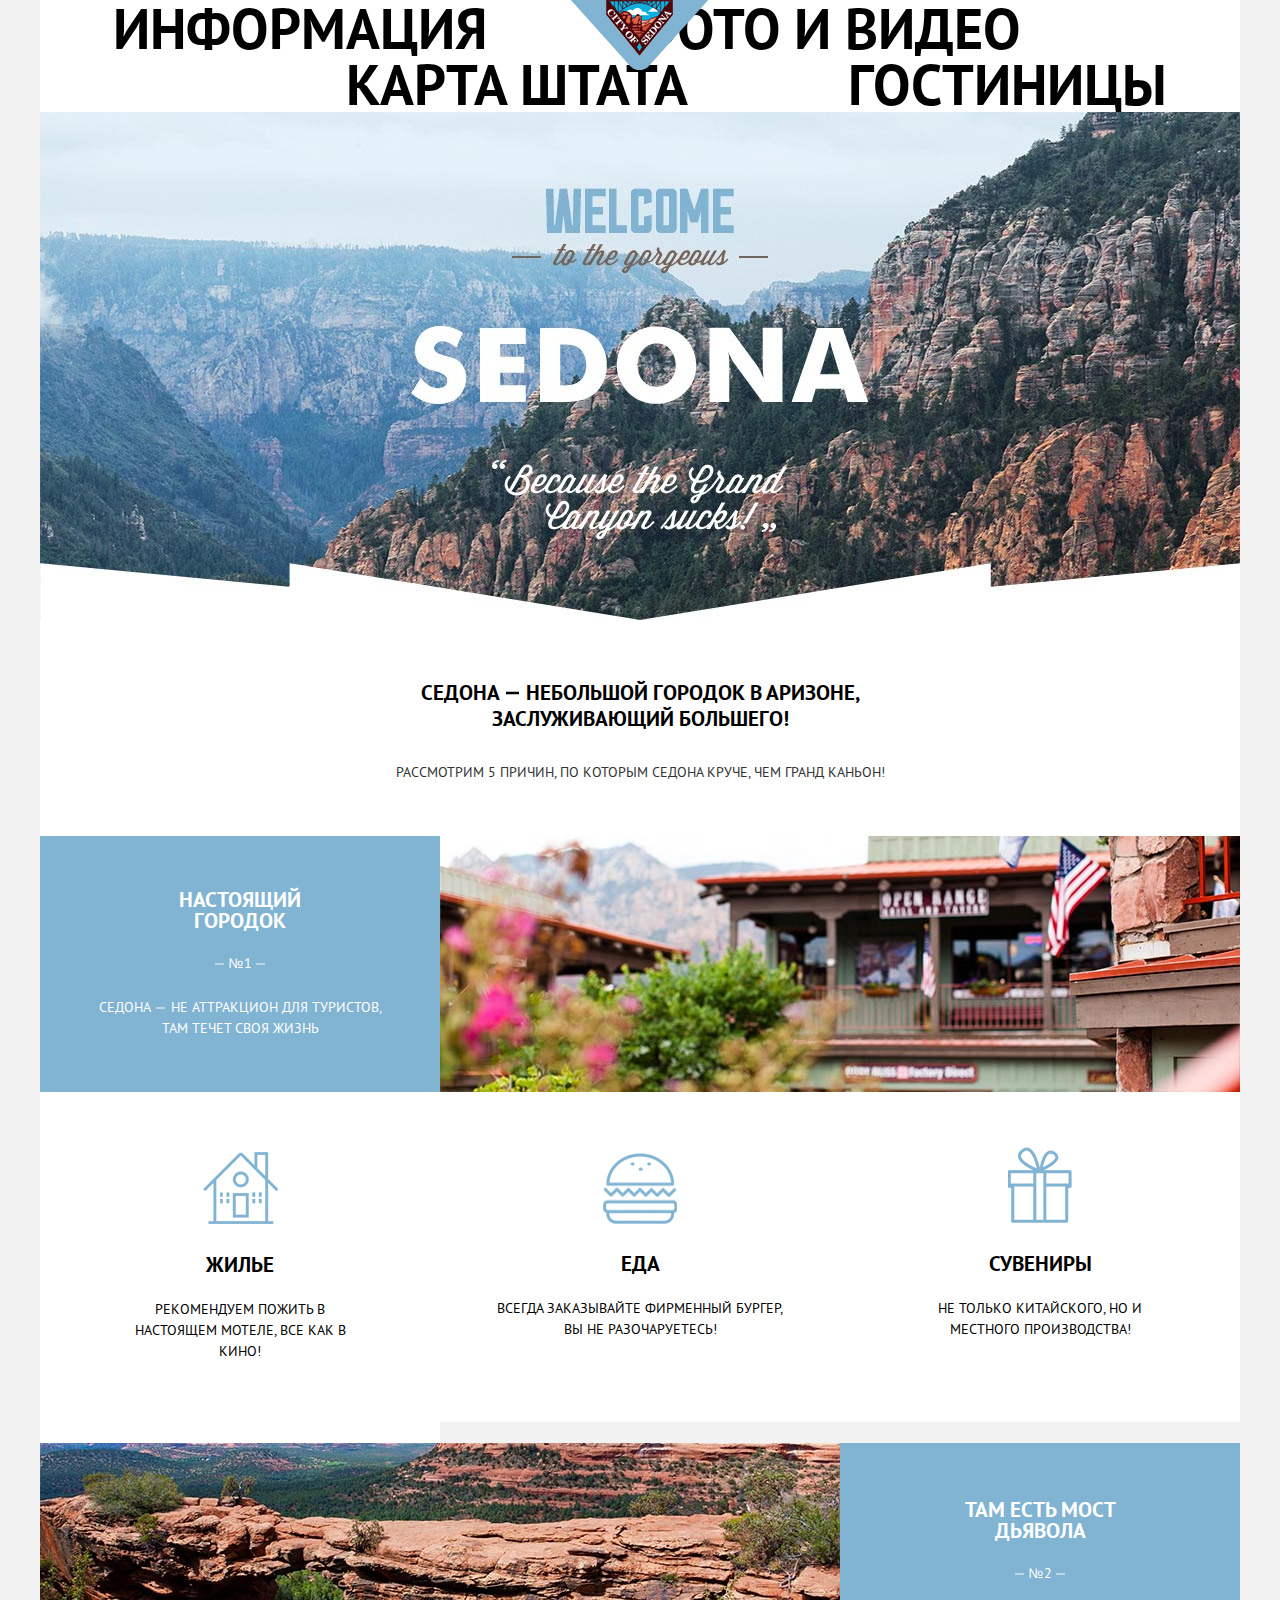
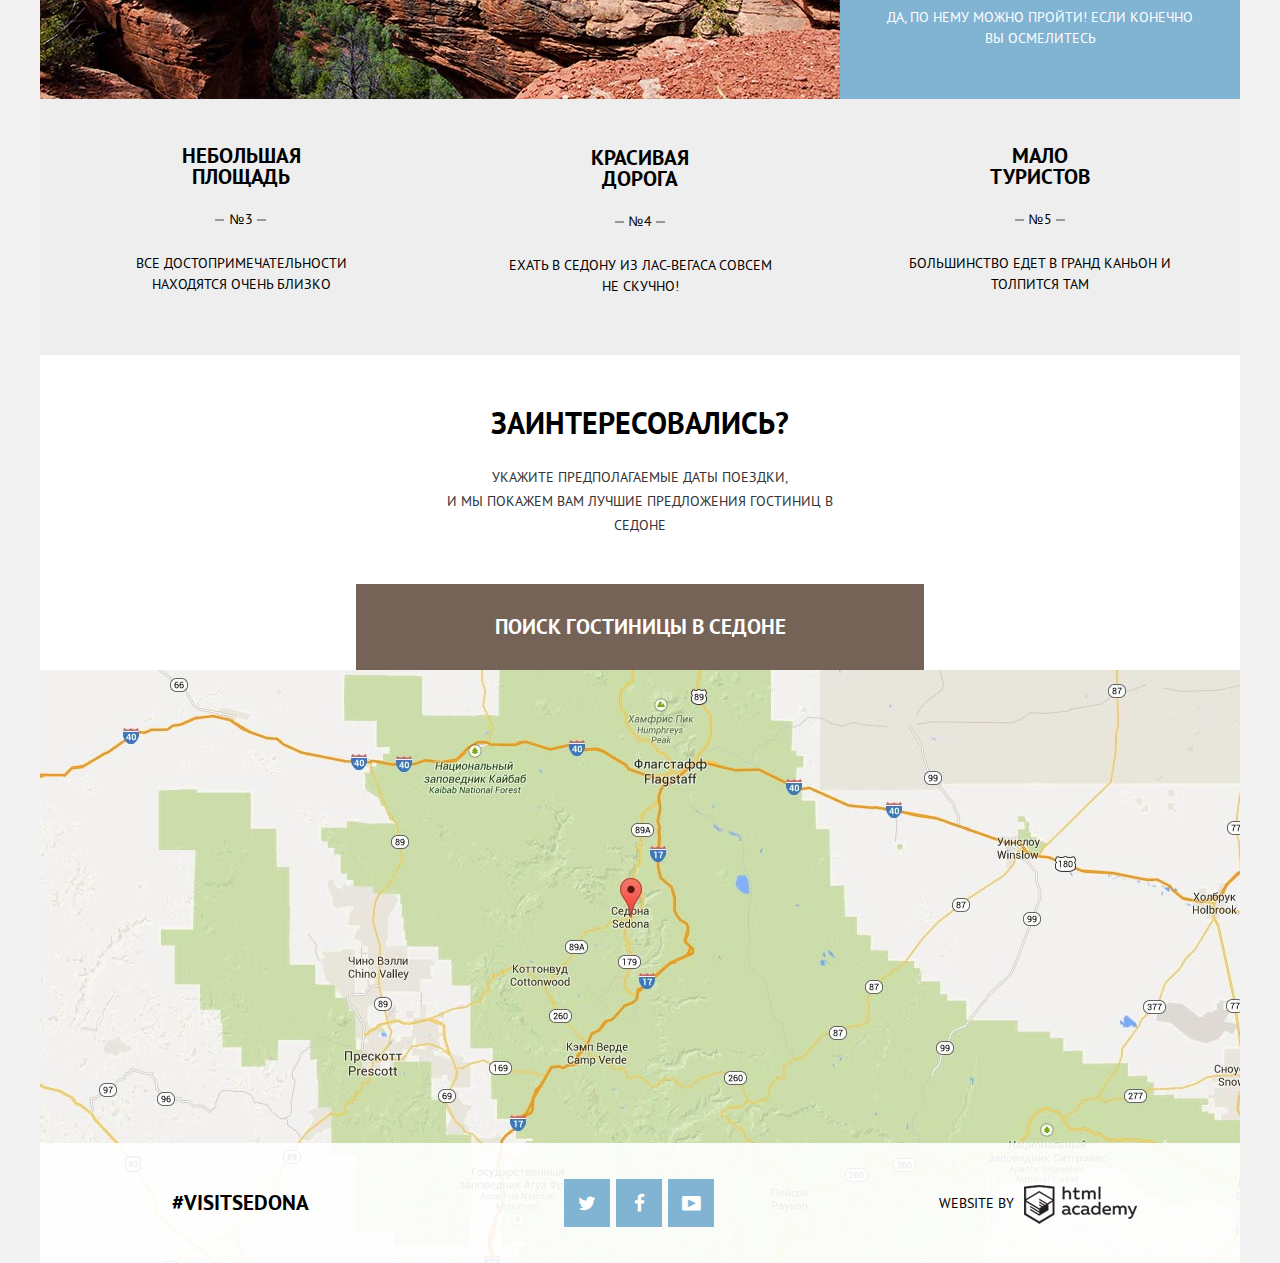
==== index.html @ 1759d276 "BEHOLD!" ====
<!DOCTYPE html>
<html lang="en">
<head>
	<meta charset="UTF-8">
	<title>Document</title>
	<link rel="stylesheet" href="css/normalize.css">
	<link rel="stylesheet" href="css/style.css">
</head>
<body>
	<header class="main-header">
		<div class="page-wraper clearfix">
			<nav class="main-navigation">
				<ul>
					<li><a href="#">Информация</a></li>
					<li><a href="#">Фото и видео</a></li>
					<li class="menu-logo"><a href="index.html"><img src="img/menu-logo.png" alt="Sedona" width="138" height="70"></a></li>
					<li><a href="sedona-hotels.html">гостиницы</a></li>
					<li><a href="#">карта штата</a></li>
				</ul>
			</nav>
		</div>
	</header>
	<main>
		<div class="page-wraper clearfix" >
			<div class="promo-image">
				<img src="img/intro.jpg" alt="SEDONA" width="1200" height="508">
			</div>
			<div class="promo-text">
				<b>седона <span class="sedona-narrow"></span> небольшой городок в аризоне,<br> заслуживающий большего!</b>
				<p>рассмотрим 5 причин, по которым седона круче, чем гранд каньон!</p>
			</div>
			<div class="facts-line clearfix">
				<div class="fact-block city fact-lightblue">
					<div class="fact-title"> Настоящий городок</div>
					<div class="fact-number">№1</div>
					<div class="fact-text">седона <span class="sedona-narrow"></span> не аттракцион для туристов, там течет своя жизнь</div>
				</div>
				<div class="facts-image city-image">
					<!-- background - image-block -->
				</div>
			</div>
			<div class="features clearfix">
				<div class="features-item live-item">
					<div class="live-img">
						<img src="img/house.png" alt="" width="75" height="72">
					</div>
					<div class="feature-title">
						Жилье
					</div>
					<div class="live-text">
						Рекомендуем пожить в настоящем мотеле, все как в кино!
					</div>
				</div>
				<div class="features-item food-item">
					<div class="food-img">
						<img src="img/gamburger.png" alt="" width="74" height="71">
					</div>
					<div class="feature-title">
						Еда
					</div>
					<div class="food-text">
						Всегда заказывайте фирменный бургер, вы не разочаруетесь!
					</div>
				</div>
				<div class="features-item present-item">
					<div class="present-img">
						<img src="img/present.png" alt="" width="64" height="76">
					</div>
					<div class="feature-title">
						Сувениры
					</div>
					<div class="present-text">
						Не только китайского, но и местного производства!
					</div>
				</div>
			</div>
			<div class="facts-line clearfix">
				<div class="fact-block bridge fact-lightblue">
					<div class="fact-title">Там есть мост дьявола</div>
					<div class="fact-number">№2</div>
					<div class="fact-text">Да, по нему можно пройти! Если конечно вы осмелитесь</div>
				</div>
				<div class="facts-image bridge-image">
					<!-- background - image-block -->
				</div>
			</div>
			<div class="facts-line clearfix">
				<div class="fact-block square fact-gray">
					<div class="fact-title">Небольшая площадь</div>
					<div class="fact-number">№3</div>
					<div class="fact-text">Все достопримечательности находятся очень близко</div>
				</div>
				<div class="fact-block road fact-gray">
					<div class="fact-title">Красивая дорога</div>
					<div class="fact-number">№4</div>
					<div class="fact-text">Ехать в седону из лас-вегаса совсем не скучно!</div>
				</div>
				<div class="fact-block tourist fact-gray">
					<div class="fact-title">Мало туристов</div>
					<div class="fact-number">№5</div>
					<div class="fact-text">Большинство едет в гранд каньон и толпится там</div>
				</div>
			</div>
			<div class="form-caller">
				<div class="caller-title">Заинтересовались?</div>
				<div class="caller-instructions">
					Укажите предполагаемые даты поездки,<br>и мы покажем вам лучшие предложения гостиниц в седоне
				</div>
				<a href="#" class="caller-btn" id="caller-btn">поиск гостиницы в седоне</a>
				<div class="search-form show-hide" id="search-form">
					<form>
						<div class="labels">
						<ul>
							<li>
								<label for="datein">дата заезда:</label>
							</li>
							<li>
								<label for="dateout">дата выезда:</label>
							</li>
							<li>
								<label for="adult">взрослые:</label>
							</li>
						</ul>
						</div>
						<div class="input-block">
							<div class="input-in">
								<input type="text" class="date-input" id="datein" placeholder="24 апреля 2016">
							</div>
							<div class="input-out">
								<input type="text" class="date-input" id="dateout" placeholder="4 июля 2016">
							</div>
							<div class="input-adult icon-minus">
								<input type="text" class="number-input" id="adult" placeholder="2">
							</div>
							<label for="kids">дети:</label>
							<div class="input-kids icon-minus">
								<input type="text" class="number-input" id="kids" placeholder="0">
							</div>
						</div>
						<input type="submit" value="найти" class="search-btn">
					</form>
				</div>
			</div>
		</div>
	</main>
	<footer class="main-footer">
		<div class="footer-wraper">
			<!-- interactive google map or background-image idk, but now it will be bg-img -->
			<div class="footer-block clearfix">
				<section class="page-tag">
					#visitsedona
				</section>
				<section class="footer-social">
					<a href="#" class="social-btn social-tw"><span class="icon-twitter"></span></a>
					<a href="#" class="social-btn social-fc"><span class="icon-facebook"></span></a>
					<a href="#" class="social-btn social-yt"><span class="icon-youtube"></span></a>
				</section>
				<section class="footer-copyright">
					Website By
					<a href="#">
						<div class="academy-logo"></div>
					</a>
				</section>
			</div>
		</div>
	</footer>	
	<script src="js/javascript.js"></script>
</body>
</html>
---- css/style.css ----
@font-face {
    font-family: "PT Sans";
    src: url("../fonts/PT Sans/ptsans.woff");
    font-weight: 400;
  }
@font-face {
  font-family: "PT Sans";
  src: url('../fonts/PT Sans/ptsansbold.woff');
  font-weight: 700;
}
/*symbols-sedona*/
@font-face {
  font-weight: normal;
  font-style: normal;

  font-family: "symbols-sedona";
  src: url("../fonts/symbols-sedona.woff") format("woff"),
       url("../fonts/symbols-sedona.woff2") format("woff2");
}

[class^="icon-"]::before,
[class*=" icon-"]::before {
  display: inline-block;
  width: 1em;
  margin-right: 0.2em;
  margin-left: 0.2em;

  font-weight: normal;
  line-height: 1em;
  font-family: "symbols-sedona";
  text-align: center;
  text-transform: none;
  text-decoration: inherit;
  font-style: normal;
  font-variant: normal;

  speak: none;
}
[class^="icon-"]::after,
[class*=" icon-"]::after {
  display: inline-block;
  width: 1em;
  margin-right: 0.2em;
  margin-left: 0.2em;

  font-weight: normal;
  line-height: 1em;
  font-family: "symbols-sedona";
  text-align: center;
  text-transform: none;
  text-decoration: inherit;
  font-style: normal;
  font-variant: normal;

  speak: none;
}
.icon-facebook::before { content: "\66"; } /* "f" */
.icon-twitter::before { content: "\74"; } /* "t" */
.icon-up-dir::before { content: "\25b2"; } /* "▲" */
.icon-down-dir::before { content: "\25bc"; } /* "▼" */
.icon-star::before { content: "\2605"; } /* "★" */
.icon-check-off::before { content: "\2610"; } /* "☐" */
.icon-check-on::before { content: "\2611"; } /* "☑" */
.icon-calendar::before { content: "\e800"; } /* "" */
.icon-plus::before { content: "\e801"; } /* "" */
.icon-minus::before { content: "\e802"; } /* "" */
.icon-youtube::before { content: "\f39e"; } /* "" */
/* elements-style */
body {
  font-size: 14px;
  line-height: 24px;
  font-family: "PT Sans", "Arial", sans-serif;
  text-transform: uppercase;
  color: #000000;
  background: #f2f2f2;
}
b {
	font-size: 21px;
	line-height: 26px;
	font-weight: normal;
}
.clearfix::after {
	content: '';
	display: table;
	clear: both;
}
.page-wraper {
	width: 1200px;
	margin: 0 auto;
}

/* header */
.main-header {
	width: 1200px;
	margin: 0 auto;
	background: #ffffff;
}
.main-navigation ul {
	margin: 0;
	padding: 0 73px;
	font-size: 0;
	list-style: none;
}
.main-navigation li {
	display: inline-block;
}
.main-navigation a {
	display: block;
	padding: 14.5px 0px;
	font-size: 14px;
	line-height: 27px;
	font-weight: bold;
	text-decoration: none;
	color: #000000;
	font-size-adjust: 2;
}
.main-navigation li:nth-child(1),
.main-navigation li:nth-child(2) {
	float: left;
}
.main-navigation li:nth-child(2) a {
	padding-left: 145px;
}
.main-navigation li:nth-child(4) a {
	padding-left: 160px;
}
.main-navigation li:nth-child(5),
.main-navigation li:nth-child(4) {
	float: right;
}
.menu-logo a {
	padding: 0 0;
}
.menu-logo  {
	position: absolute;
	left: 50%;
	-webkit-transform: translateX(-50%);
	transform: translateX(-50%);
}
.main-navigation a:hover {
	color: #81b3d2;
}
.main-navigation a:focus {
	color: #c1c1c1; 
}
.menu-active a {
	color: #766357;
}
.menu-active a:hover {
	color: #604e43;
}
.menu-active a:focus {
	color: #f2f2f2;
}
/*promo*/
.promo-image {
	width: 1200px;
	margin: 0 auto;
	height: 508px;
}
.promo-text {
	padding-top: 60px;
	padding-bottom: 38px;
	font-weight: normal;
	text-align: center;
	background: #ffffff;
}
.promo-text b {
	display: block;
	margin-bottom: 28px;
	font-weight: bold;
}
.promo-text p {
	color: #333333;
}
.sedona-narrow {
	position: relative;
	bottom: 5px;
	display: inline-block;
	width: 13px;
	height: 2px;
	margin: 0 2px;
	background: #000000;
	border-top: 1px solid #bbbbbb;
	border-bottom: 1px solid #bbbbbb;
}
.fact-block .sedona-narrow {
	bottom: 3px;
	width: 9px;
	height: 2px;
	background: #bcd6e7;
	border: none;
}
.fact-block {
	float: left;
	line-height: 21px;
	text-align: center;
}
.city {
	width: 290px;
	padding: 53px 55px;
}
.fact-lightblue {
	color: #ffffff;
	background: #81b3d2;
}
.fact-gray {
	color: #000000;
	background: #eeeeee;
}
.fact-title {
	width: 50%;
	margin: 0 auto;
	margin-bottom: 22px;
	font-size: 21px;
	font-weight: bold;
}
.fact-number {
	position: relative;
	margin-bottom: 23px;
	font-weight: normal;
}
.fact-number::before {
	content: '';
	position: absolute;
	left: 120px;
	top: 10px;
	display: inline-block;
	width: 9px;
	height: 2px;
	background: #bcd6e7;
}
.fact-number::after {
	content: '';
	position: absolute;
	right: 120px;
	top: 10px;
	display: inline-block;
	width: 9px;
	height: 2px;
	background: #bcd6e7;
}
.fact-text {
	font-weight: normal;
}
.city-image {
	float: right;
	width: 800px;
	min-height: 256px;
	background: url('../img/long-image_1.jpg');
}
/* features */
.features {
	width: 1200px;
	margin: 0 auto;
}
.feature-title {
	margin-bottom: 24px;
	font-size: 21px;
	line-height: 21px;
	font-weight: bold;
	text-align: center;
}
.features-item {
	float: left;
	background: #ffffff;
}
.live-item {
	width: 254px;
	padding: 60px 73px 81px 73px;
}
.live-img {
	width: 75px;
	height: 72px;
	margin: 0 auto;
	margin-bottom: 30px;
}
.live-text {
	font-size: 14px;
	line-height: 21px;
	text-align: center;
}
.food-item {
	width: 288px;
	padding: 61px 56px 82px 56px;
}
.food-img {
	width: 74px;
	height: 70px;
	margin: 0 auto;
	margin-bottom: 30px;
}
.food-text {
	font-size: 14px;
	line-height: 21px;
	text-align: center;
}
.present-item {
	width: 276px;
	padding: 55px 62px 82px 62px;
}
.present-img {
	width: 64px;
	height: 76px;
	margin: 0 auto;
	margin-bottom: 30px;
}
.present-text {
	font-size: 14px;
	line-height: 21px;
	text-align: center;
}
.bridge {
	float: right;
	width: 308px;
	padding: 56px 46px 50px 46px;
}
.bridge-image {
	float: left;
	width: 800px;
	min-height: 256px;
	background: url('../img/long-image_2.jpg');
}
.bridge .fact-title {
	width: 152px;
	margin: 0 auto;
	margin-bottom: 22px;
}
.bridge .fact-number::before {
	left: 129px;
}
.bridge .fact-number::after {
	right: 129px;
}
.square {
	width: 212px;
	padding: 46px 93px 60px 95px;
}
.square .fact-title {
	width: 130px;
}
.road {
	width: 270px;
	padding: 48px 65px 58px 65px;
}
.road .fact-text {
	width: ;
}
.tourist {
	width: 270px;
	padding: 46px 65px 60px 65px;
}
.fact-gray .fact-number::before,
.fact-gray .fact-number::after {
	background: #979797;
}
.square .fact-number::before {
	left: 80px ;
}
.square .fact-number::after {
	right: 81px ;
}
.road .fact-number::before {
	left: 110px;
}
.road .fact-number::after {
	right: 110px;
}
.tourist .fact-number::before {
	left: 110px;
}
.tourist .fact-number::after {
	right: 110px;
}
.form-caller {
	position: relative;
	padding: 53px 0 0 0 ;
	background: #ffffff;
}
.caller-title {
	text-align: center;
	margin-bottom: 27px;
	font-size: 30px;
	line-height: 30px;
	font-weight: bold;
}
.caller-instructions {
	width: 440px;
	margin: 0 auto;
	margin-bottom: 47px;
	font-size: 14px;
	line-height: 24px;
	text-align: center;
	color: #333333;
}
.caller-btn {
	position: relative;
	z-index: 3;
	display: block;
	width: 568px;
	padding-top: 30px;
	padding-bottom: 30px;
	margin: 0 auto;
	font-size: 21px;
	line-height: 26px;
	font-weight: bold;
	text-align: center;
	text-decoration: none;
	color: #ffffff;
	background: #766357;
}
.caller-btn:hover {
	background: #604e43;
}
.caller-btn:focus {
	color: rgba(255, 255, 255, 0.3);
	background: #503e33;
}
.search-form {
	position: absolute;
	left: 50%;
	z-index: 2;
	width: 460px;
	padding: 55px 54px 55px 54px;
	background: #ffffff;
	-webkit-transform: translateX(-50%);
    transform: translateX(-50%);
}
.labels {
	display: inline-block;
	width: 110px;
	vertical-align: top;
}
.search-form label {
	font-size: 14px;
	line-height: 26px;
	font-weight: bold;
}
.labels ul {
	padding: 0 0;
	margin: 0 0;
	margin-top: 5px;
	list-style: none;
}
.labels li {
	margin-bottom: 43px;
}
.input-block {
	display: inline-block;
}
.date-input {
	display: block;
	width: 334px;
	margin-bottom: 29px;
	padding-left: 12px;
	line-height: 36px;
	font-weight: bold;
	text-transform: uppercase;
	color: #000000;
	background: #f2f2f2;
	border: none;
	outline: none;
}
.input-out {
	margin-bottom: 30px;
}
.input-kids, 
.input-adult {
	display: inline-block;
}
.input-in, 
.input-out {
	position: relative;
}
.input-in::after,
.input-out {
	content:'';
}
label[for="kids"] {
	margin-left: 50px;
	margin-right: 22px;
}
.number-input {
	display: inline-block;
	width: 15px;
	padding-left: 54px;
	padding-right: 45px;
	margin-bottom: 54px;
	line-height: 36px;
	font-weight: bold;
	text-transform: uppercase;
	color: #000000;
	background: #f2f2f2;
	border: none;
	outline: none;
}
.input-adult,
.input-kids {
	position: relative;
}
.input-adult::before,
.input-kids::before {
	content: '\e802';
	position: absolute;
	top: 13px;
	left: 10px;
	color: #a9a9a9;
}
.input-adult::after,
.input-kids::after {
	content: '\e801';
	position: absolute;
	top: 13px;
	right: 10px;
	color: #a9a9a9;
}
.search-btn {
	display: block;
	width: 458px;
	height: 58px;
	font-size: 21px;
	line-height: 58px;
	font-weight: bold;
	text-transform: uppercase;
	text-align: center;
	color: #ffffff;
	background: #81b3d2;
	border: none;
}
.search-btn:hover {
	background: #669ec0;
}
.search-btn:focus {
	color: rgba(255, 255, 255, 0.3);
	background: #5496bd;
}


.footer-wraper {
	position: relative;
	width: 1200px;
	height: 593px;
	margin: 0 auto;
	background: url('../img/map.jpg') no-repeat;
}
.footer-block {
	position: absolute;
	bottom: 0;
	width: 965px;
	padding-left: 132px;
	padding-right: 103px;
	background: rgba(255, 255, 255, 0.9);
}
.page-tag {
	float: left;
	width: 270px;
	font-size: 21px;
	line-height: 120px;
	font-weight: bold;
}
.footer-social {
	float: left;
	width: 400px;
	font-size: 0;
	line-height: 120px;
	text-align: center;
}
.social-btn {
	display: inline-block;
	width: 46px;
	height: 48px;
	margin-right: 6px;
	font-size: 19px;
	line-height: 48px;
	text-decoration: none;
	text-align: center;
	vertical-align: middle;
	color: #ffffff;
	background: #81b3d2;
}
.social-btn:hover {
	background: #669ec0;
}
.social-btn:focus {
	background: #88b6d1;
	color: rgba(255, 255, 255, 0.3);
}
.social-yt {
	font-size: 22px;
}
.footer-copyright {
	float: right;
	line-height: 120px;
}
.academy-logo {
	display: inline-block;
	margin-left: 6px;
	vertical-align: middle;
	width: 113px;
	height: 39px;
	background: url('../img/htmlacademylogo.png');
}
.academy-logo:hover {
	background: url('../img/hover-logo.png');
}
.academy-logo:focus {
	background: url('../img/logo-down.png');
}
/* sedona - hotels */
.inner-page .footer-block {
	position: relative;
	margin: 0 auto;
}
.filters-block {
	width: 1054px;
	margin: 0 auto;
	padding: 27px 73px;
	padding-bottom: 13px;
	font-size: 14px;
	line-height: 21px;
	font-weight: normal;
	color: #ffffff;
	background: url('../img/filters.jpg');
}
.checkbox-column {
	float: left;
	margin-right: 112px;
}
.filter-title {
	margin: 0;
	margin-bottom: 18px;
	padding: 0 ;
	font-size: 16px;
	line-height: 21px;
	font-weight: bold;
}
.checkbox-column ul {
	margin: 0 0;
	padding: 0 0;
	list-style: none;
}
.checkbox-column li {
	margin-bottom: 18px;
}
.checkbox-column input[type="checkbox"] {
	display: none;
}
.check-status::before {
	position: relative;
	top: 4px;
	right: 4px;
	margin-left: 0;
	margin-right: 12px;
	font-size: 26px;
}
input[type="checkbox"]:disabled + .check-status::before {
	color: rgba(255, 255, 255, 0.3 );
}
.checkbox-column input[type="checkbox"]:checked  + .check-status::before {
	content: '\2611';
	right: 2px;
}
.checkbox-column:nth-of-type(2) .check-status::before {
	top: 5px;
	right: 1px;
	margin-right: 17px;
}
.checkbox-column:nth-of-type(2) input[type="checkbox"]:checked  + .check-status::before {
	right: -1px;
}
.range-filter {
	float: right;
	width: 328px;
}
.range-filter .filter-title {
	margin-bottom: 10px;
}
.price-controls {
	position: relative;
	width: 315px;
	margin: 0;
	margin-bottom: 20px;
	margin-left: 10px;
	font-size: 0px;
	border: 2px solid #ffffff;
	border-radius: 2px;
}
.range-filter label {
	display: inline-block;
	padding-left: 65px;
	padding-right: 10px;
	font-size: 14px;
	line-height: 30px;
}
.range-filter input {
	width: 50px;
	line-height: 30px;
	color: inherit;
	background: none;
	border: none;
	outline: none;
}
.price-controls::after {
	content: '';
	position: absolute;
	top: 5px;
	left: 50%;
	width: 2px;
	height: 22px;
	background: #ffffff;
}
.range-controls {
	position: relative;
	padding-left: 10px;
}
.scale {
	position: relative;
	width: 318px;
	height: 2px;
	margin-bottom: 32px;
	background: rgba(255,255,255, 0.3);
}
.bar {
	width: 80%;
	height: 100%;
	background: #ffffff;
}
.range-toggle {
	position: absolute;
	top: -10px;
	width: 4px;
	height: 4px;
	border: 8px solid #ffffff;
	border-radius: 50%;
	background: #f2f2f2;
	cursor: pointer;
}
.range-toggle-min {
	left: 0%;
}
.range-toggle-max {
	left: 80%;
}
.range-toggle:hover {
	background: #1c4f80;
}
.filters-btn {
	width: 137px;
	margin-left: 50%;
	-webkit-transform: translateX(-50%);
	transform: translateX(-50%);
	padding: 0 35px;
	font-size: 14px;
	line-height: 32px;
	text-transform: uppercase;
	color: #ffffff;
	background: none;
	border: 2px solid #ffffff;
	border-radius: 2px;
}
.filters-btn:hover {
	color: #000000;
	background: #ffffff;
}
.result-block {
	width: 1200px;
	margin: 0 auto;
	background: #ffffff;
}
.sort-line {
	padding: 30px 73px;
	padding-top: 26px;
	border-bottom: solid 1px #e5e5e5;
}
.sort-line .result-count {
	display: inline-block;
	vertical-align: bottom;
	margin-right: 43px;
	font-size: 21px;
	font-weight: bold;
}
.sort-line .sort-by {
	display: inline-block;
	margin-right: 34px;
	vertical-align: bottom;
	font-size: 12px;
	line-height: 18px;
	font-weight: bold;
}
.sort-line ul {
	display: inline-block;
	margin: 0;
	padding: 0;
	font-size: 0;
	list-style: none;
}
.sort-line li {
	display: inline-block;
}
.sort-line a {
	display: inline-block;
	vertical-align: bottom;
	margin-right: 32px;
	font-size: 12px;
	line-height: 18px;
	text-decoration: none;
	color: #000000;
	border-bottom: dotted 1px #81b3d2;
	cursor: pointer;
}
.sort-line .active-sort a {
	color: #81b3d2;
	border: none;
}
.sort-line a:hover {
	color: #81b3d2;
}
.sort-line a:focus {
	color: #000000;
	border: none;
}
.sort-direction { 
	float: right;
	padding-top: 5px;
	font-size: 0;
}
.sort-direction i {
	font-size: 22px;
	color: #b1b1b1;
	margin-right: -10px;
}
.sort-direction .active-sort-dir {
	color: #81b3d2;
}
.sort-direction i:hover:not(.active-sort-dir) {
	color: #000000;
}
.sort-direction i:focus {
	color: #81d3d2;
}
.result-item {
	padding: 30px 73px;
	padding-bottom: 29px;
	border-bottom: 1px solid #e5e5e5;
}
.result-item img {
	float: left;
	margin-right: 30px;
}
.result-name {
	margin-top: -4px;
	margin-bottom: 7px;
	font-size: 21px;
	line-height: 26px;
	font-weight: bold;
}
.result-name a {
	color: inherit;
	text-decoration: none;
} 
.result-name a:hover {
	color: #81b3d2;
}
.result-name a:focus {
	color: #dbdbdb;
}
.type-and-info {
	float: left;
	width: ;
	margin-right: 6px;
}
.result-type,
.result-price {
	margin-bottom: 13px;
	font-size: 14px;
	line-height: 21px;
}
.more-info {
	display: inline-block;
	padding: 0 17px;
	font-size: 14px;
	line-height: 27px;
	font-weight: bold;
	text-decoration: none;
	color: #ffffff;
	background: #81b3d2;
}
.more-info:hover {
	background: #669ec0;
}
.more-info:focus {
	color: rgba(255, 255, 255, 0.3);
	background: #5496bd;
}
.booking {
	display: inline-block;
	padding: 0 16px;
	font-size: 14px;
	line-height: 27px;
	font-weight: bold;
	text-decoration: none;
	color: #ffffff;
	background: #766357;
}
.booking:hover {
	background: #604e43;
}
.booking:focus {
	color: rgba(255, 255, 255, 0.3);
	background: #503e33;
}
.result-left {
	float: left;
	width: 50%;
}
.result-rate {
	float: right;
}
.stars-block {
	margin-top: -4px;
	margin-bottom: 42px;
	padding-left: 9px;
	font-size: 18px;
	text-align: right;
	letter-spacing: -10px;
	color: #81b3d2;
}
.rate-block {
	width: 110px;
	font-size: 14px;
	line-height: 27px;
	text-align: center;
	color: #000000;
	background: #f2f2f2;
}
.show-hide {
	display: none;
	opacity: 0;
}
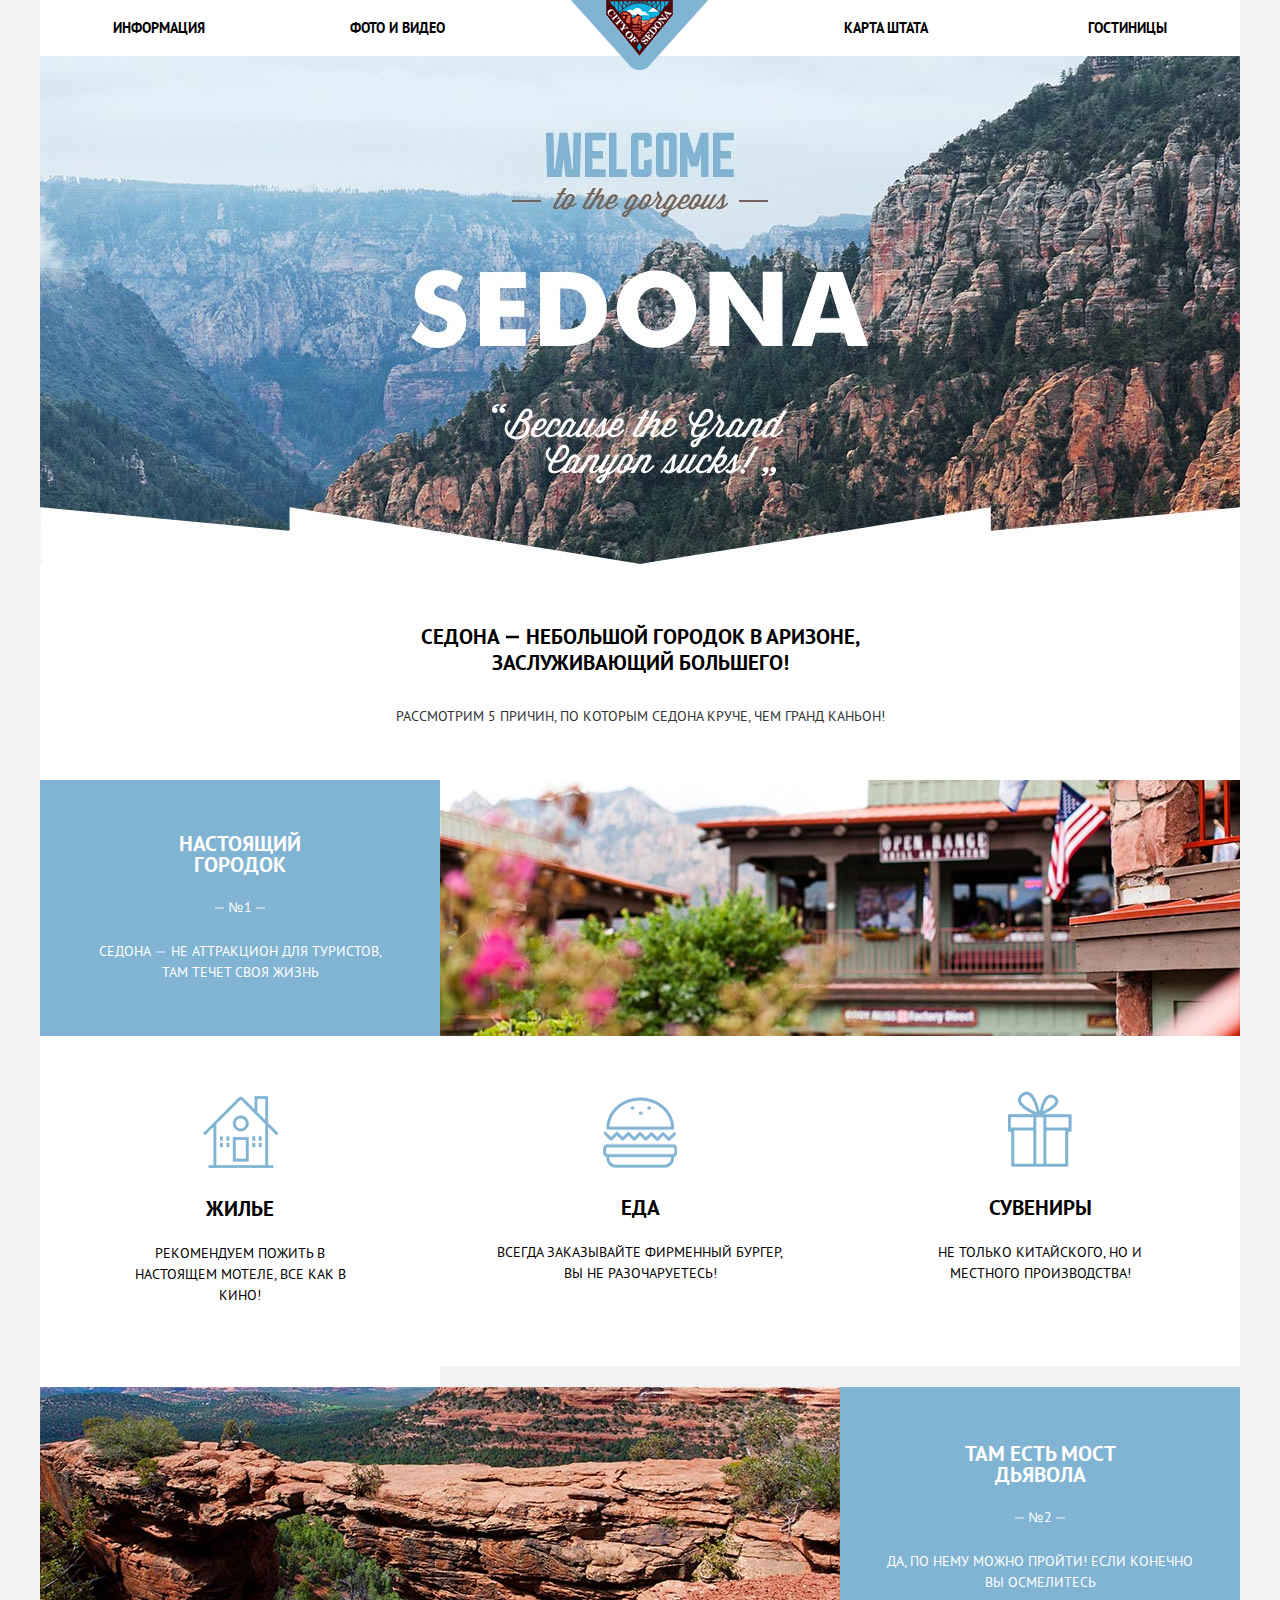
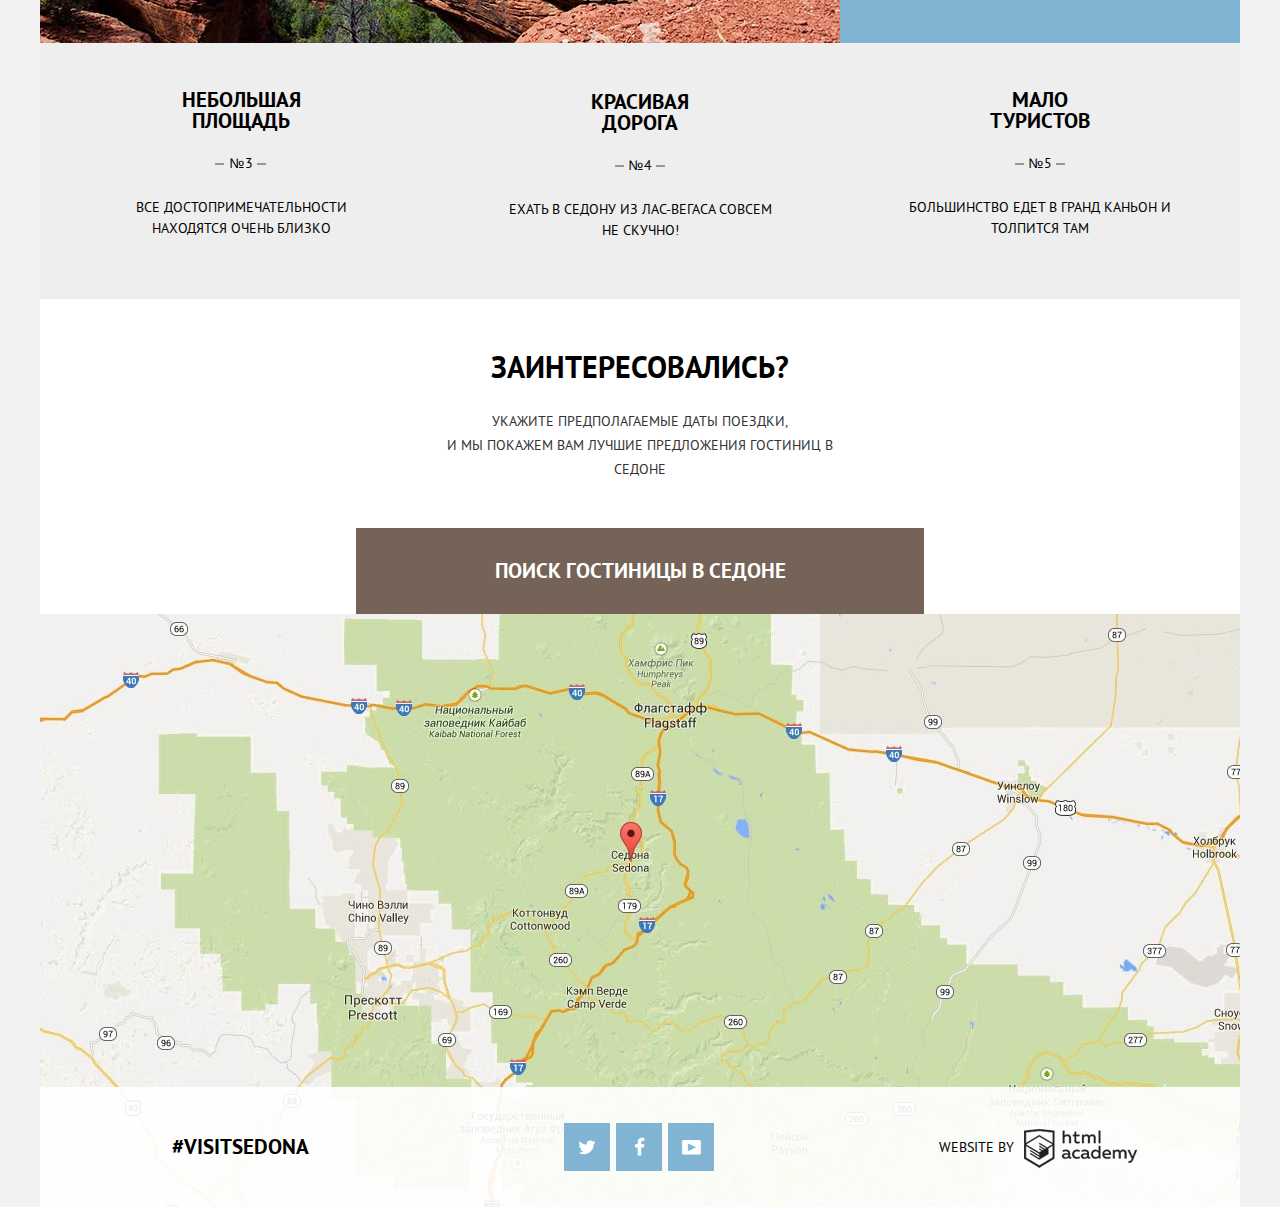
==== commit 2a39d66d: "Final pull may be idk" ====
--- a/index.html
+++ b/index.html
@@ -13,7 +13,7 @@
 				<ul>
 					<li><a href="#">Информация</a></li>
 					<li><a href="#">Фото и видео</a></li>
-					<li class="menu-logo"><a href="index.html"><img src="img/menu-logo.png" alt="Sedona" width="138" height="70"></a></li>
+					<li class="menu-logo"><a><img src="img/menu-logo.png" alt="Sedona" width="138" height="70"></a></li>
 					<li><a href="sedona-hotels.html">гостиницы</a></li>
 					<li><a href="#">карта штата</a></li>
 				</ul>
@@ -42,7 +42,7 @@
 			<div class="features clearfix">
 				<div class="features-item live-item">
 					<div class="live-img">
-						<img src="img/house.png" alt="" width="75" height="72">
+						<img src="img/house.png" alt="House" width="75" height="72">
 					</div>
 					<div class="feature-title">
 						Жилье
@@ -53,7 +53,7 @@
 				</div>
 				<div class="features-item food-item">
 					<div class="food-img">
-						<img src="img/gamburger.png" alt="" width="74" height="71">
+						<img src="img/gamburger.png" alt="Food" width="74" height="71">
 					</div>
 					<div class="feature-title">
 						Еда
@@ -64,7 +64,7 @@
 				</div>
 				<div class="features-item present-item">
 					<div class="present-img">
-						<img src="img/present.png" alt="" width="64" height="76">
+						<img src="img/present.png" alt="Presents" width="64" height="76">
 					</div>
 					<div class="feature-title">
 						Сувениры
@@ -125,16 +125,22 @@
 						<div class="input-block">
 							<div class="input-in">
 								<input type="text" class="date-input" id="datein" placeholder="24 апреля 2016">
+								<button class="calendar-btn"><i class="icon-calendar"></i></button>
 							</div>
 							<div class="input-out">
 								<input type="text" class="date-input" id="dateout" placeholder="4 июля 2016">
+								<button class="calendar-btn"><i class="icon-calendar"></i></button>
 							</div>
-							<div class="input-adult icon-minus">
+							<div class="input-adult">
+								<button class="btn-minus"><i class="icon-minus"></i></button>
 								<input type="text" class="number-input" id="adult" placeholder="2">
+								<button class="btn-plus"><i class="icon-plus"></i></button>
 							</div>
 							<label for="kids">дети:</label>
-							<div class="input-kids icon-minus">
+							<div class="input-kids">
+								<button class="btn-minus"><i class="icon-minus"></i></button>
 								<input type="text" class="number-input" id="kids" placeholder="0">
+								<button class="btn-plus"><i class="icon-plus"></i></button>
 							</div>
 						</div>
 						<input type="submit" value="найти" class="search-btn">
@@ -157,9 +163,7 @@
 				</section>
 				<section class="footer-copyright">
 					Website By
-					<a href="#">
-						<div class="academy-logo"></div>
-					</a>
+					<a href="#" class="academy-logo"></a>
 				</section>
 			</div>
 		</div>
--- a/css/style.css
+++ b/css/style.css
@@ -112,7 +112,6 @@
 	font-weight: bold;
 	text-decoration: none;
 	color: #000000;
-	font-size-adjust: 2;
 }
 .main-navigation li:nth-child(1),
 .main-navigation li:nth-child(2) {
@@ -420,8 +419,8 @@
 	position: absolute;
 	left: 50%;
 	z-index: 2;
-	width: 460px;
-	padding: 55px 54px 55px 54px;
+	width: 461px;
+	padding: 55px 52px 55px 55px;
 	background: #ffffff;
 	-webkit-transform: translateX(-50%);
     transform: translateX(-50%);
@@ -450,9 +449,11 @@
 }
 .date-input {
 	display: block;
-	width: 334px;
+	width: 284px;
+	height: 36px;
 	margin-bottom: 29px;
 	padding-left: 12px;
+	padding-right: 50px;
 	line-height: 36px;
 	font-weight: bold;
 	text-transform: uppercase;
@@ -472,9 +473,29 @@
 .input-out {
 	position: relative;
 }
-.input-in::after,
-.input-out {
-	content:'';
+.calendar-btn {
+	position: absolute;
+	top: 8px;
+	right: 6px;
+	width: 15px;
+	height: 25px;
+	font-size: 21px;
+	color: #c2c2c2;
+	background: none;
+	border: none;
+	outline: none;
+}
+.calendar-btn i::before {
+	position: absolute;
+	top: 0px;
+	right: 0px;
+	font-size: 21px;
+}
+.calendar-btn i:hover::before {
+	color: #000000;
+}
+.calendar-btn:focus i::before {
+	color: #81b3d2;
 }
 label[for="kids"] {
 	margin-left: 50px;
@@ -483,6 +504,7 @@
 .number-input {
 	display: inline-block;
 	width: 15px;
+	height: 36px;
 	padding-left: 54px;
 	padding-right: 45px;
 	margin-bottom: 54px;
@@ -494,25 +516,45 @@
 	border: none;
 	outline: none;
 }
+.search-form input[type="text"]:hover {
+	background: #ebebeb;
+}
+.search-form input[type="text"]:focus {
+	background: none;
+	outline: solid 2px #e5e5e5;
+}
+:focus::-webkit-input-placeholder,
+:focus::-moz-placeholder,
+:focus:-moz-placeholder,   {
+	
+}
 .input-adult,
 .input-kids {
 	position: relative;
 }
-.input-adult::before,
-.input-kids::before {
-	content: '\e802';
+.btn-minus,
+.btn-plus {
 	position: absolute;
-	top: 13px;
-	left: 10px;
+	top: 0;
+	height: 38px;
 	color: #a9a9a9;
-}
-.input-adult::after,
-.input-kids::after {
-	content: '\e801';
-	position: absolute;
-	top: 13px;
-	right: 10px;
-	color: #a9a9a9;
+	background: none;
+	border: none;
+	outline: none;
+}
+.btn-minus {
+	left: 0;
+}
+.btn-plus {
+	right: 0;
+}
+.btn-minus:hover,
+.btn-plus:hover {
+	color: #000000;
+}
+.btn-minus:focus,
+.btn-plus:focus {
+	color: #81b3d2;
 }
 .search-btn {
 	display: block;
@@ -534,8 +576,6 @@
 	color: rgba(255, 255, 255, 0.3);
 	background: #5496bd;
 }
-
-
 .footer-wraper {
 	position: relative;
 	width: 1200px;
@@ -666,7 +706,7 @@
 	margin-right: 17px;
 }
 .checkbox-column:nth-of-type(2) input[type="checkbox"]:checked  + .check-status::before {
-	right: -1px;
+	right: -0.5px;
 }
 .range-filter {
 	float: right;
@@ -732,7 +772,7 @@
 	height: 4px;
 	border: 8px solid #ffffff;
 	border-radius: 50%;
-	background: #f2f2f2;
+	background: #ababab;
 	cursor: pointer;
 }
 .range-toggle-min {
@@ -755,6 +795,7 @@
 	text-transform: uppercase;
 	color: #ffffff;
 	background: none;
+	outline: none;
 	border: 2px solid #ffffff;
 	border-radius: 2px;
 }
@@ -824,19 +865,23 @@
 	padding-top: 5px;
 	font-size: 0;
 }
-.sort-direction i {
+.sort-direction a {
+	margin: 0;
+	margin-right: -10px;
+	padding: 0;
 	font-size: 22px;
 	color: #b1b1b1;
-	margin-right: -10px;
-}
-.sort-direction .active-sort-dir {
+	text-decoration: none;
+	border: none;
+}
+.sort-direction .active-direction  {
 	color: #81b3d2;
 }
-.sort-direction i:hover:not(.active-sort-dir) {
+.sort-direction a:hover:not(.active-direction) {
 	color: #000000;
 }
-.sort-direction i:focus {
-	color: #81d3d2;
+.sort-direction a:focus {
+	color: #81b3d2;
 }
 .result-item {
 	padding: 30px 73px;
@@ -936,4 +981,36 @@
 .show-hide {
 	display: none;
 	opacity: 0;
-}+}
+
+
+
+/* for all placeholders styles for any browsers */
+:focus::-webkit-input-placeholder {
+	color: transparent;
+}
+:focus::-moz-placeholder {
+	color: transparent;
+}
+:focus:-moz-placeholder {
+	color: transparent;
+}
+:focus:-ms-input-placeholder {
+	color: transparent;
+}
+.search-form input[placeholder] {
+	line-height: 26px;
+	text-overflow:ellipsis;
+}
+.search-form input::-moz-placeholder {
+	line-height: 26px;
+	text-overflow:ellipsis;
+} 
+.search-form input:-moz-placeholder {
+	line-height: 26px;
+	text-overflow:ellipsis;
+} 
+.search-form input:-ms-input-placeholder {
+	line-height: 26px;
+	text-overflow:ellipsis;
+} 
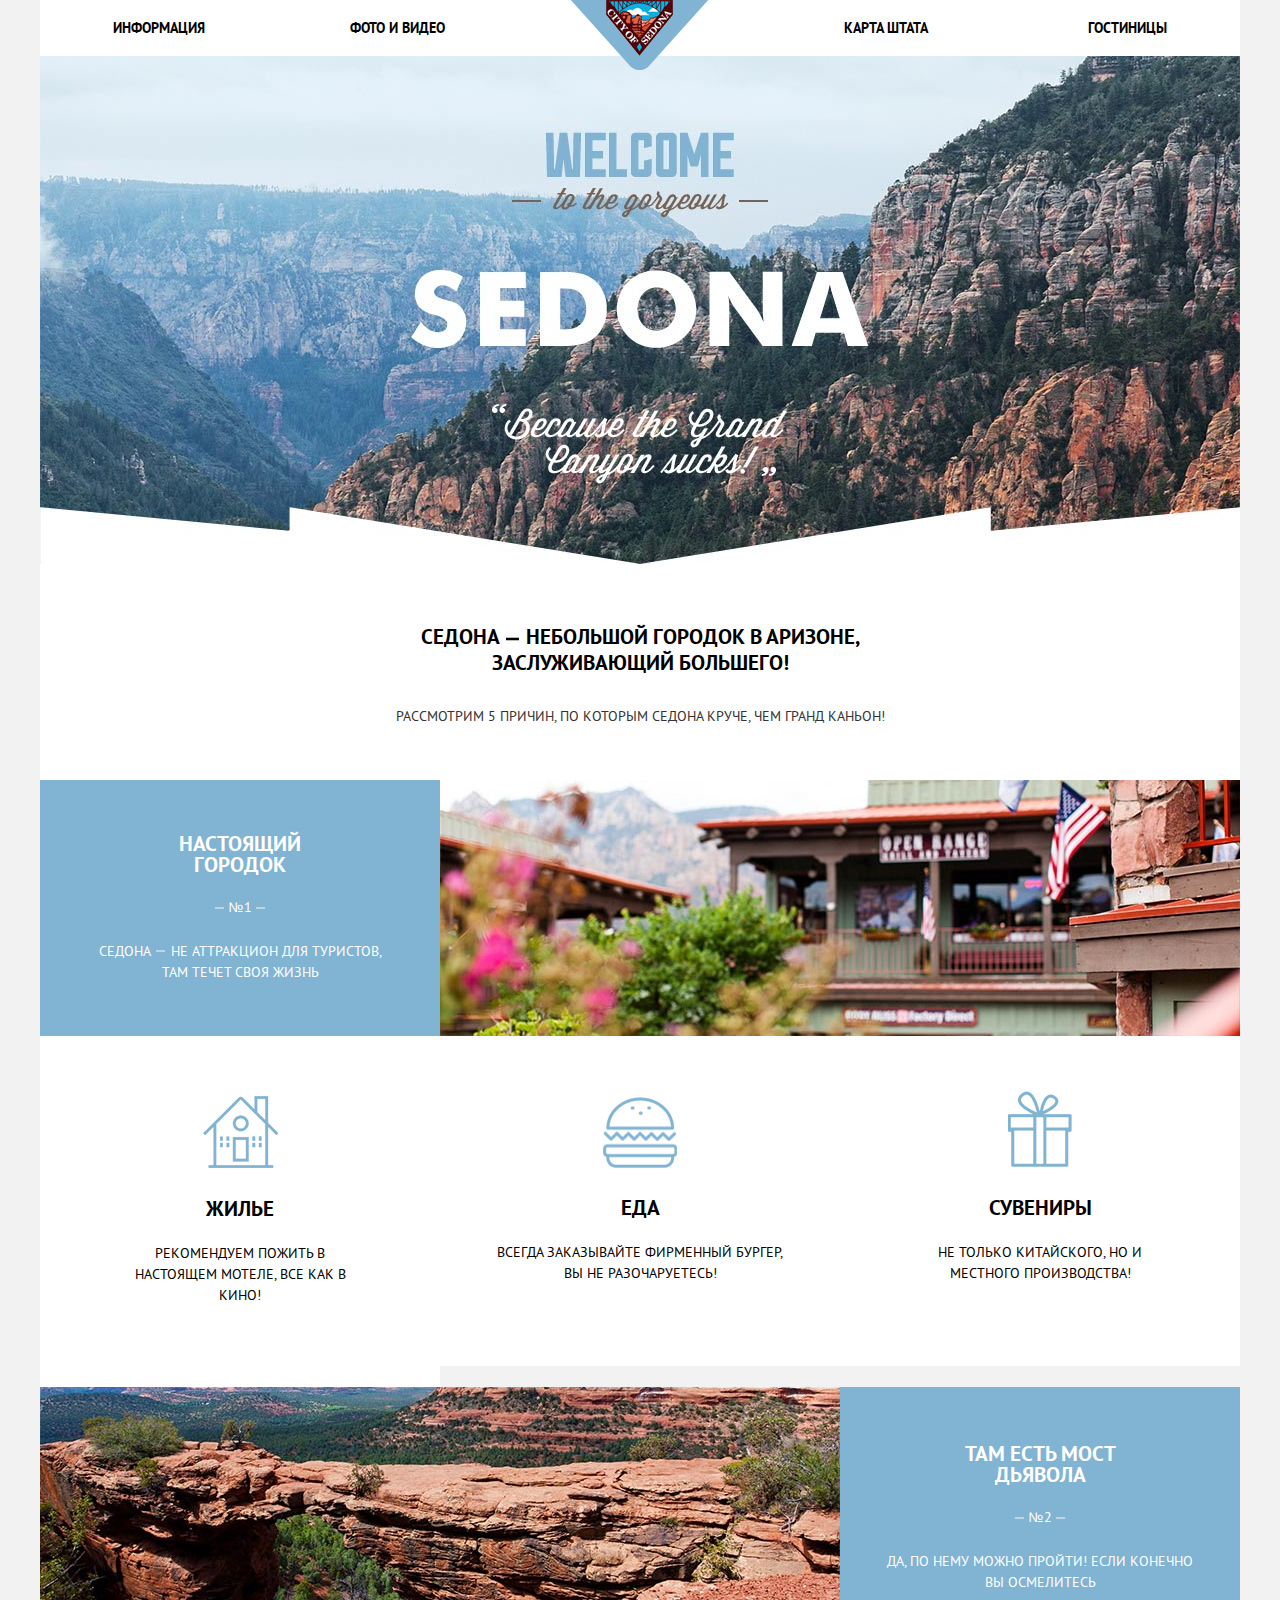
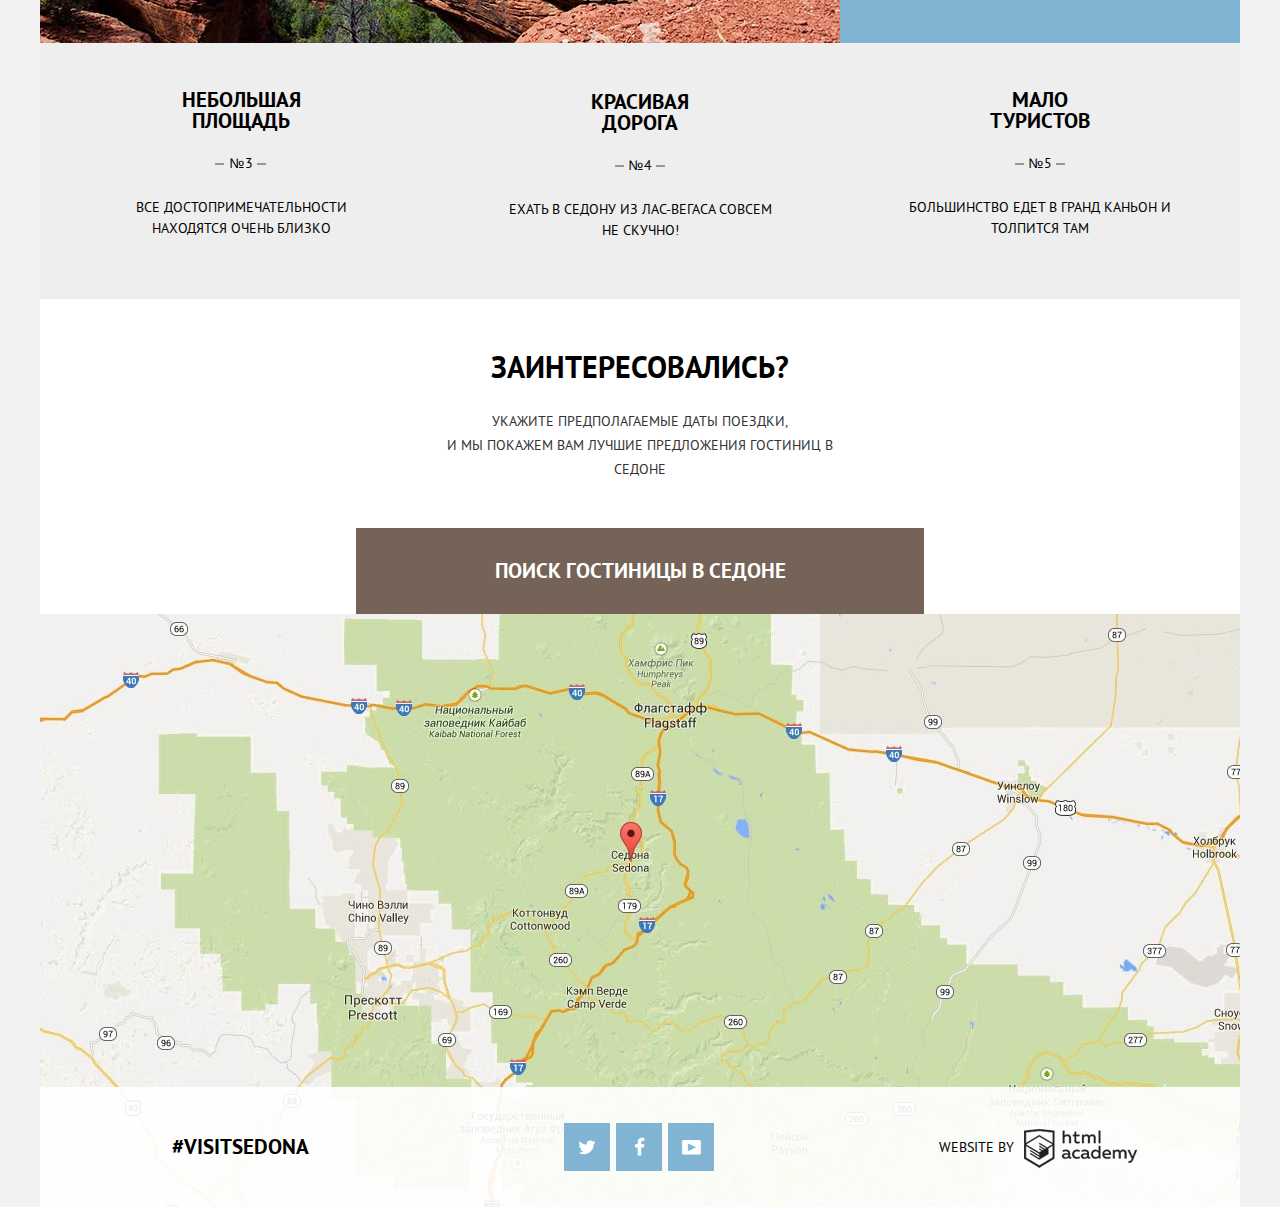
==== commit 0e95f08a: "hello world" ====
--- a/index.html
+++ b/index.html
@@ -4,7 +4,7 @@
 	<meta charset="UTF-8">
 	<title>Document</title>
 	<link rel="stylesheet" href="css/normalize.css">
-	<link rel="stylesheet" href="css/style.css">
+	<link rel="stylesheet" href="css/style-min.css">
 </head>
 <body>
 	<header class="main-header">
@@ -107,7 +107,17 @@
 					Укажите предполагаемые даты поездки,<br>и мы покажем вам лучшие предложения гостиниц в седоне
 				</div>
 				<a href="#" class="caller-btn" id="caller-btn">поиск гостиницы в седоне</a>
-				<div class="search-form show-hide" id="search-form">
+				
+			</div>
+		</div>
+	</main>
+	<footer class="main-footer">
+		<div class="footer-wraper">
+
+			<iframe class="google-map" src="https://www.google.com/maps/embed?pb=!1m28!1m12!1m3!1d124585.4342573087!2d-111.81443208141123!3d34.85980377539814!2m3!1f0!2f0!3f0!3m2!1i1024!2i768!4f13.1!4m13!3e6!4m5!1s0x872da132f942b00d%3A0x5548c523fa6c8efd!2z0KHQtdC00L7QvdCwLCDQkNGA0LjQt9C-0L3QsCwg0KHQqNCQ!3m2!1d34.8697395!2d-111.7609896!4m5!1s0x872da132f942b00d%3A0x5548c523fa6c8efd!2z0KHQtdC00L7QvdCwLCDQkNGA0LjQt9C-0L3QsCwg0KHQqNCQ!3m2!1d34.8697395!2d-111.7609896!5e0!3m2!1sru!2sru!4v1462482047859" width="1200" height="593" frameborder="0"  allowfullscreen></iframe>
+
+			<!-- interactive google map or background-image idk, but now it will be bg-img -->
+			<div class="search-form " id="search-form">
 					<form>
 						<div class="labels">
 						<ul>
@@ -124,34 +134,28 @@
 						</div>
 						<div class="input-block">
 							<div class="input-in">
-								<input type="text" class="date-input" id="datein" placeholder="24 апреля 2016">
+								<input type="text" class="date-input" id="datein" name="datein" placeholder="24 апреля 2016">
 								<button class="calendar-btn"><i class="icon-calendar"></i></button>
 							</div>
 							<div class="input-out">
-								<input type="text" class="date-input" id="dateout" placeholder="4 июля 2016">
+								<input type="text" class="date-input" id="dateout" name="dateout" placeholder="4 июля 2016">
 								<button class="calendar-btn"><i class="icon-calendar"></i></button>
 							</div>
 							<div class="input-adult">
 								<button class="btn-minus"><i class="icon-minus"></i></button>
-								<input type="text" class="number-input" id="adult" placeholder="2">
+								<input type="text" class="number-input" pattern="[0-9] {3}" id="adult" name="adult" placeholder="2">
 								<button class="btn-plus"><i class="icon-plus"></i></button>
 							</div>
 							<label for="kids">дети:</label>
 							<div class="input-kids">
 								<button class="btn-minus"><i class="icon-minus"></i></button>
-								<input type="text" class="number-input" id="kids" placeholder="0">
+								<input type="text" class="number-input" id="kids" name="kids" placeholder="0">
 								<button class="btn-plus"><i class="icon-plus"></i></button>
 							</div>
 						</div>
 						<input type="submit" value="найти" class="search-btn">
 					</form>
 				</div>
-			</div>
-		</div>
-	</main>
-	<footer class="main-footer">
-		<div class="footer-wraper">
-			<!-- interactive google map or background-image idk, but now it will be bg-img -->
 			<div class="footer-block clearfix">
 				<section class="page-tag">
 					#visitsedona
@@ -168,6 +172,6 @@
 			</div>
 		</div>
 	</footer>	
-	<script src="js/javascript.js"></script>
+	<script src="js/javascript-min.js"></script>
 </body>
 </html>--- a/css/style-min.css
+++ b/css/style-min.css
@@ -0,0 +1 @@
+@font-face {font-family: "PT Sans";src: url("../fonts/PT Sans/ptsans.woff");font-weight: 400;}@font-face {font-family: "PT Sans";src: url('../fonts/PT Sans/ptsansbold.woff');font-weight: 700;}/*symbols-sedona*/@font-face {font-weight: normal;font-style: normal;font-family: "symbols-sedona";src: url("../fonts/symbols-sedona.woff") format("woff"),url("../fonts/symbols-sedona.woff2") format("woff2");}[class^="icon-"]::before,[class*=" icon-"]::before {display: inline-block;width: 1em;margin-right: 0.2em;margin-left: 0.2em;font-weight: normal;line-height: 1em;font-family: "symbols-sedona";text-align: center;text-transform: none;text-decoration: inherit;font-style: normal;font-variant: normal;speak: none;}[class^="icon-"]::after,[class*=" icon-"]::after {display: inline-block;width: 1em;margin-right: 0.2em;margin-left: 0.2em;font-weight: normal;line-height: 1em;font-family: "symbols-sedona";text-align: center;text-transform: none;text-decoration: inherit;font-style: normal;font-variant: normal;speak: none;}.icon-facebook::before { content: "\66"; } /* "f" */.icon-twitter::before { content: "\74"; } /* "t" */.icon-up-dir::before { content: "\25b2"; } /* "▲" */.icon-down-dir::before { content: "\25bc"; } /* "▼" */.icon-star::before { content: "\2605"; } /* "★" */.icon-check-off::before { content: "\2610"; } /* "☐" */.icon-check-on::before { content: "\2611"; } /* "☑" */.icon-calendar::before { content: "\e800"; } /* "" */.icon-plus::before { content: "\e801"; } /* "" */.icon-minus::before { content: "\e802"; } /* "" */.icon-youtube::before { content: "\f39e"; } /* "" *//* elements-style */body {font-size: 14px;line-height: 24px;font-family: "PT Sans", "Arial", sans-serif;text-transform: uppercase;color: #000000;background: #f2f2f2;}b {font-size: 21px;line-height: 26px;font-weight: normal;}.clearfix::after {content: '';display: table;clear: both;}.page-wraper {width: 1200px;margin: 0 auto;}/* header */.main-header {position: relative;width: 1200px;margin: 0 auto;background: #ffffff;}.main-navigation ul {margin: 0;padding: 0 73px;font-size: 0;list-style: none;}.main-navigation li {display: inline-block;vertical-align: middle;}.main-navigation a {display: block;padding: 14.5px 0px;font-size: 14px;line-height: 27px;font-weight: bold;text-decoration: none;color: #000000;}.main-navigation li:nth-child(1),.main-navigation li:nth-child(2) {float: left;}.main-navigation li:nth-child(2) a {padding-left: 145px;}.main-navigation li:nth-child(4) a {padding-left: 160px;}.main-navigation li:nth-child(5),.main-navigation li:nth-child(4) {float: right;}.menu-logo a {padding: 0 0;}.menu-logo {position: absolute;left: 50%;-webkit-transform: translateX(-50%);transform: translateX(-50%);}.main-navigation a:hover {color: #81b3d2;}.main-navigation a:focus {color: #c1c1c1;}.menu-active a {color: #766357;}.menu-active a:hover {color: #604e43;}.menu-active a:focus {color: #f2f2f2;}/*promo*/.promo-image {width: 1200px;margin: 0 auto;height: 508px;}.promo-text {padding-top: 60px;padding-bottom: 38px;font-weight: normal;text-align: center;background: #ffffff;}.promo-text b {display: block;margin-bottom: 28px;font-weight: bold;}.promo-text p {color: #333333;}.sedona-narrow {position: relative;display: inline-block;vertical-align: middle;width: 13px;height: 2px;margin: 0 2px;background: #000000;border-top: 1px solid #bbbbbb;border-bottom: 1px solid #bbbbbb;}.fact-block .sedona-narrow {bottom: 2px;width: 9px;height: 2px;background: #bcd6e7;border: none;}.fact-block {float: left;line-height: 21px;text-align: center;}.city {width: 290px;min-height: 150px;padding: 53px 55px;}.fact-lightblue {color: #ffffff;background: #81b3d2;}.fact-gray {color: #000000;background: #eeeeee;}.fact-title {width: 50%;margin: 0 auto;margin-bottom: 22px;font-size: 21px;font-weight: bold;}.fact-number {position: relative;margin-bottom: 23px;font-weight: normal;}.fact-number::before {content: '';position: absolute;left: 120px;top: 10px;display: inline-block;vertical-align: middle;width: 9px;height: 2px;background: #bcd6e7;}.fact-number::after {content: '';position: absolute;right: 120px;top: 10px;display: inline-block;vertical-align: middle;width: 9px;height: 2px;background: #bcd6e7;}.fact-text {font-weight: normal;}.city-image {float: right;width: 800px;min-height: 256px;background: url('../img/long-image_1.jpg'), #e79f97;}/* features */.features {width: 1200px;margin: 0 auto;}.feature-title {margin-bottom: 24px;font-size: 21px;line-height: 21px;font-weight: bold;text-align: center;}.features-item {float: left;background: #ffffff;}.live-item {width: 254px;padding: 60px 73px 81px 73px;}.live-img {width: 75px;height: 72px;margin: 0 auto;margin-bottom: 30px;}.live-text {font-size: 14px;line-height: 21px;text-align: center;}.food-item {width: 288px;padding: 61px 56px 82px 56px;}.food-img {width: 74px;height: 70px;margin: 0 auto;margin-bottom: 30px;}.food-text {font-size: 14px;line-height: 21px;text-align: center;}.present-item {width: 276px;padding: 55px 62px 82px 62px;}.present-img {width: 64px;height: 76px;margin: 0 auto;margin-bottom: 30px;}.present-text {font-size: 14px;line-height: 21px;text-align: center;}.bridge {float: right;width: 308px;padding: 56px 46px 50px 46px;min-height: 150px;}.bridge-image {float: left;width: 800px;min-height: 256px;background: url('../img/long-image_2.jpg'), #eec4ab;}.bridge .fact-title {width: 152px;margin: 0 auto;margin-bottom: 22px;}.bridge .fact-number::before {left: 129px;}.bridge .fact-number::after {right: 129px;}.square {width: 212px;padding: 46px 93px 60px 95px;}.square .fact-title {width: 130px;}.road {width: 270px;padding: 48px 65px 58px 65px;}.road .fact-text {width: ;}.tourist {width: 270px;padding: 46px 65px 60px 65px;}.fact-gray .fact-number::before,.fact-gray .fact-number::after {background: #979797;}.square .fact-number::before {left: 80px ;}.square .fact-number::after {right: 81px ;}.road .fact-number::before {left: 110px;}.road .fact-number::after {right: 110px;}.tourist .fact-number::before {left: 110px;}.tourist .fact-number::after {right: 110px;}.form-caller {position: relative;padding: 53px 0 0 0 ;background: #ffffff;}.caller-title {text-align: center;margin-bottom: 27px;font-size: 30px;line-height: 30px;font-weight: bold;}.caller-instructions {width: 440px;margin: 0 auto;margin-bottom: 47px;font-size: 14px;line-height: 24px;text-align: center;color: #333333;}.caller-btn {position: relative;z-index: 3;display: block;width: 568px;padding-top: 30px;padding-bottom: 30px;margin: 0 auto;font-size: 21px;line-height: 26px;font-weight: bold;text-align: center;text-decoration: none;color: #ffffff;background: #766357;}.caller-btn:hover {background: #604e43;}.caller-btn:focus {color: rgba(255, 255, 255, 0.3);background: #503e33;}.search-form {position: absolute;left: 50%;z-index: 2;display: none;width: 461px;padding: 55px 52px 55px 55px;background: #ffffff;-webkit-transform: translateX(-50%);transform: translateX(-50%);}.labels {display: inline-block;vertical-align: middle;width: 110px;vertical-align: top;}.search-form label {font-size: 14px;line-height: 26px;font-weight: bold;}.labels ul {padding: 0 0;margin: 0 0;margin-top: 5px;list-style: none;}.labels li {margin-bottom: 43px;}.input-block {display: inline-block;vertical-align: middle;}.date-input {display: block;width: 284px;height: 36px;margin-bottom: 29px;padding-left: 12px;padding-right: 50px;line-height: 36px;font-weight: bold;text-transform: uppercase;color: #000000;background: #f2f2f2;border: none;outline: none;}.input-out {margin-bottom: 30px;}.input-kids,.input-adult {display: inline-block;}.input-in,.input-out {position: relative;}.calendar-btn {position: absolute;top: 8px;right: 6px;width: 15px;height: 25px;font-size: 21px;color: #c2c2c2;background: none;border: none;outline: none;}.calendar-btn i::before {position: absolute;top: 0px;right: 0px;font-size: 21px;}.calendar-btn i:hover::before {color: #000000;}.calendar-btn:focus i::before {color: #81b3d2;}label[for="kids"] {margin-left: 50px;margin-right: 22px;}.number-input {display: inline-block;width: 54px;height: 36px;padding-left: 30px;padding-right: 30px;margin-bottom: 54px;line-height: 36px;font-weight: bold;text-align: center;text-transform: uppercase;color: #000000;background: #f2f2f2;border: none;outline: none;}.search-form input[type="text"]:hover {background: #ebebeb;}.search-form input[type="text"]:focus {background: none;outline: solid 2px #e5e5e5;}.input-adult,.input-kids {position: relative;}.btn-minus,.btn-plus {position: absolute;top: 0;height: 38px;color: #a9a9a9;background: none;border: none;outline: none;cursor: pointer;}.btn-minus {left: 0;}.btn-plus {right: 0;}.btn-minus:hover,.btn-plus:hover {color: #000000;}.btn-minus:active,.btn-plus:active {color: #81b3d2;}.search-btn {display: block;width: 458px;height: 58px;font-size: 21px;line-height: 58px;font-weight: bold;text-transform: uppercase;text-align: center;color: #ffffff;background: #81b3d2;border: none;cursor: pointer;}.search-btn:hover {background: #669ec0;}.search-btn:focus {color: rgba(255, 255, 255, 0.3);background: #5496bd;}.footer-wraper {position: relative;width: 1200px;height: 593px;margin: 0 auto;background: url('../img/map.jpg') no-repeat;overflow: hidden;}.footer-block {position: absolute;bottom: 0;width: 965px;padding-left: 132px;padding-right: 103px;background: rgba(255, 255, 255, 0.9);}.page-tag {float: left;width: 270px;font-size: 21px;line-height: 120px;font-weight: bold;}.footer-social {float: left;width: 400px;font-size: 0;line-height: 120px;text-align: center;}.social-btn {display: inline-block;vertical-align: middle;width: 46px;height: 48px;margin-right: 6px;font-size: 19px;line-height: 48px;text-decoration: none;text-align: center;vertical-align: middle;color: #ffffff;background: #81b3d2;}.social-btn:hover {background: #669ec0;}.social-btn:focus {background: #88b6d1;color: rgba(255, 255, 255, 0.3);}.social-yt {font-size: 22px;}.footer-copyright {float: right;line-height: 120px;}.academy-logo {display: inline-block;vertical-align: middle;margin-left: 6px;width: 113px;height: 39px;background: url('../img/htmlacademylogo.png');}.academy-logo:hover {background: url('../img/hover-logo.png');}.academy-logo:focus {background: url('../img/logo-down.png');}/* sedona - hotels */.inner-page .footer-block {position: relative;margin: 0 auto;}.filters-block {width: 1054px;margin: 0 auto;padding: 27px 73px;padding-bottom: 13px;font-size: 14px;line-height: 21px;font-weight: normal;color: #ffffff;background: url('../img/filters.jpg'), #4d78a2;}.checkbox-column {float: left;margin-right: 112px;}.filter-title {margin: 0;margin-bottom: 18px;padding: 0 ;font-size: 16px;line-height: 21px;font-weight: bold;}.checkbox-column ul {margin: 0 0;padding: 0 0;list-style: none;}.checkbox-column li {margin-bottom: 18px;}.checkbox-column input[type="checkbox"] {display: none;}.check-status {cursor: pointer;}.check-status::before {position: relative;top: 4px;right: 4px;margin-left: 0;margin-right: 12px;font-size: 26px;}input[type="checkbox"]:disabled + .check-status::before {color: rgba(255, 255, 255, 0.3 );}.checkbox-column input[type="checkbox"]:checked + .check-status::before {content: '\2611';right: 2px;}.checkbox-column:nth-of-type(2) .check-status::before {top: 5px;right: 1px;margin-right: 17px;}.checkbox-column:nth-of-type(2) input[type="checkbox"]:checked + .check-status::before {right: -0.5px;}.range-filter {float: right;width: 328px;}.range-filter .filter-title {margin-bottom: 10px;}.price-controls {position: relative;width: 315px;margin: 0;margin-bottom: 20px;margin-left: 10px;font-size: 0px;border: 2px solid #ffffff;border-radius: 2px;}.range-filter label {display: inline-block;vertical-align: middle;padding-left: 65px;padding-right: 10px;font-size: 14px;line-height: 30px;}.range-filter input {width: 50px;line-height: 30px;color: inherit;background: none;border: none;outline: none;}.price-controls::after {content: '';position: absolute;top: 5px;left: 50%;width: 2px;height: 22px;background: #ffffff;}.range-controls {position: relative;padding-left: 10px;}.scale {position: relative;width: 318px;height: 2px;margin-bottom: 32px;background: rgba(255,255,255, 0.3);}.bar {width: 80%;height: 100%;background: #ffffff;}.range-toggle {position: absolute;top: -10px;width: 4px;height: 4px;border: 8px solid #ffffff;border-radius: 50%;background: #ababab;cursor: pointer;}.range-toggle-min {left: 0%;}.range-toggle-max {left: 80%;}.range-toggle:hover {background: #1c4f80;}.filters-btn {width: 137px;margin-left: 50%;-webkit-transform: translateX(-50%);transform: translateX(-50%);padding: 0 35px;font-size: 14px;line-height: 32px;text-transform: uppercase;color: #ffffff;background: none;outline: none;border: 2px solid #ffffff;border-radius: 2px;}.filters-btn:hover {color: #000000;background: #ffffff;cursor: pointer;}.result-block {width: 1200px;margin: 0 auto;background: #ffffff;}.sort-line {padding: 31px 73px;padding-top: 26px;border-bottom: solid 1px #e5e5e5;}.sort-line .result-count {display: inline-block;vertical-align: bottom;margin-right: 43px;font-size: 21px;font-weight: bold;}.sort-line .sort-by {display: inline-block;margin-right: 34px;vertical-align: bottom;font-size: 12px;line-height: 18px;font-weight: bold;}.sort-line ul {display: inline-block;margin: 0;padding: 0;font-size: 0;list-style: none;}.sort-line li {display: inline-block;}.sort-line a {display: inline-block;vertical-align: bottom;margin-right: 32px;font-size: 12px;line-height: 18px;text-decoration: none;color: #b1b1b1;border-bottom: dotted 1px #81b3d2;cursor: pointer;}.sort-line .active-sort a {color: #81b3d2;border: none;}.sort-line a:hover {color: #81b3d2;}.sort-line a:focus {color: #000000;border: none;}.sort-direction {float: right;padding-top: 5px;font-size: 0;}.sort-direction a {margin: 0;margin-right: -10px;padding: 0;font-size: 22px;color: #b1b1b1;text-decoration: none;border: none;}.sort-direction .active-direction {color: #81b3d2;}.sort-direction a:hover:not(.active-direction) {color: #000000;}.sort-direction a:focus {color: #81b3d2;}.result-item {padding: 30px 73px;padding-bottom: 30px;border-bottom: 1px solid #e5e5e5;}.result-item img {float: left;margin-right: 30px;}.result-name {margin-top: -4px;margin-bottom: 7px;font-size: 21px;line-height: 26px;font-weight: bold;}.result-name a {color: inherit;text-decoration: none;}.result-name a:hover {color: #81b3d2;}.result-name a:focus {color: #dbdbdb;}.type-and-info {float: left;width: ;margin-right: 6px;}.result-type,.result-price {margin-bottom: 13px;font-size: 14px;line-height: 21px;}.more-info {display: inline-block;padding: 0 16.5px;font-size: 14px;line-height: 27px;font-weight: bold;text-decoration: none;color: #ffffff;background: #81b3d2;}.more-info:hover {background: #669ec0;}.more-info:focus {color: rgba(255, 255, 255, 0.3);background: #5496bd;}.booking {display: inline-block;padding: 0 16px;font-size: 14px;line-height: 27px;font-weight: bold;text-decoration: none;color: #ffffff;background: #766357;}.booking:hover {background: #604e43;}.booking:focus {color: rgba(255, 255, 255, 0.3);background: #503e33;}.result-left {float: left;width: 50%;}.hotel-img_1 {background: #682136;}.hotel-img_2 {background: #872d3a;}.hotel-img_3 {background: #869558;}.result-rate {float: right;}.stars-block {margin-top: -4px;margin-bottom: 42px;padding-left: 9px;font-size: 18px;text-align: right;letter-spacing: -10px;color: #81b3d2;}.rate-block {width: 110px;font-size: 14px;line-height: 27px;text-align: center;color: #000000;background: #f2f2f2;}/* for all placeholders styles for any browsers */:focus::-webkit-input-placeholder {color: transparent;}:focus::-moz-placeholder {color: transparent;}:focus:-moz-placeholder {color: transparent;}:focus:-ms-input-placeholder {color: transparent;}/* search-form animation */@keyframes search-show {0% {-webkit-transform: translate(-50% ,-2000px);transform: translate(-50% ,-2000px);}100% {-webkit-transform: translate(-50%, 0px);transform: translate(-50%, 0px);}}.search-animation {display: block;opacity: 1;animation: search-show 0.4s;}@keyframes error {0% {-webkit-transform: translateX(-45%);transform: translateX(-45%);}20% {-webkit-transform: translateX(-55%);transform: translateX(-55%);}40% {-webkit-transform: translateX(-45%);transform: translateX(-45%);}60% {-webkit-transform: translateX(-55%);transform: translateX(-55%);}80% {-webkit-transform: translateX(-45%, 0px);transform: translateX(-45%, 0px);}100% {-webkit-transform: translateX(-50%);transform: translateX(-50%);}}.error-animation {animation: error 0.4s;}.google-map {position: absolute;}